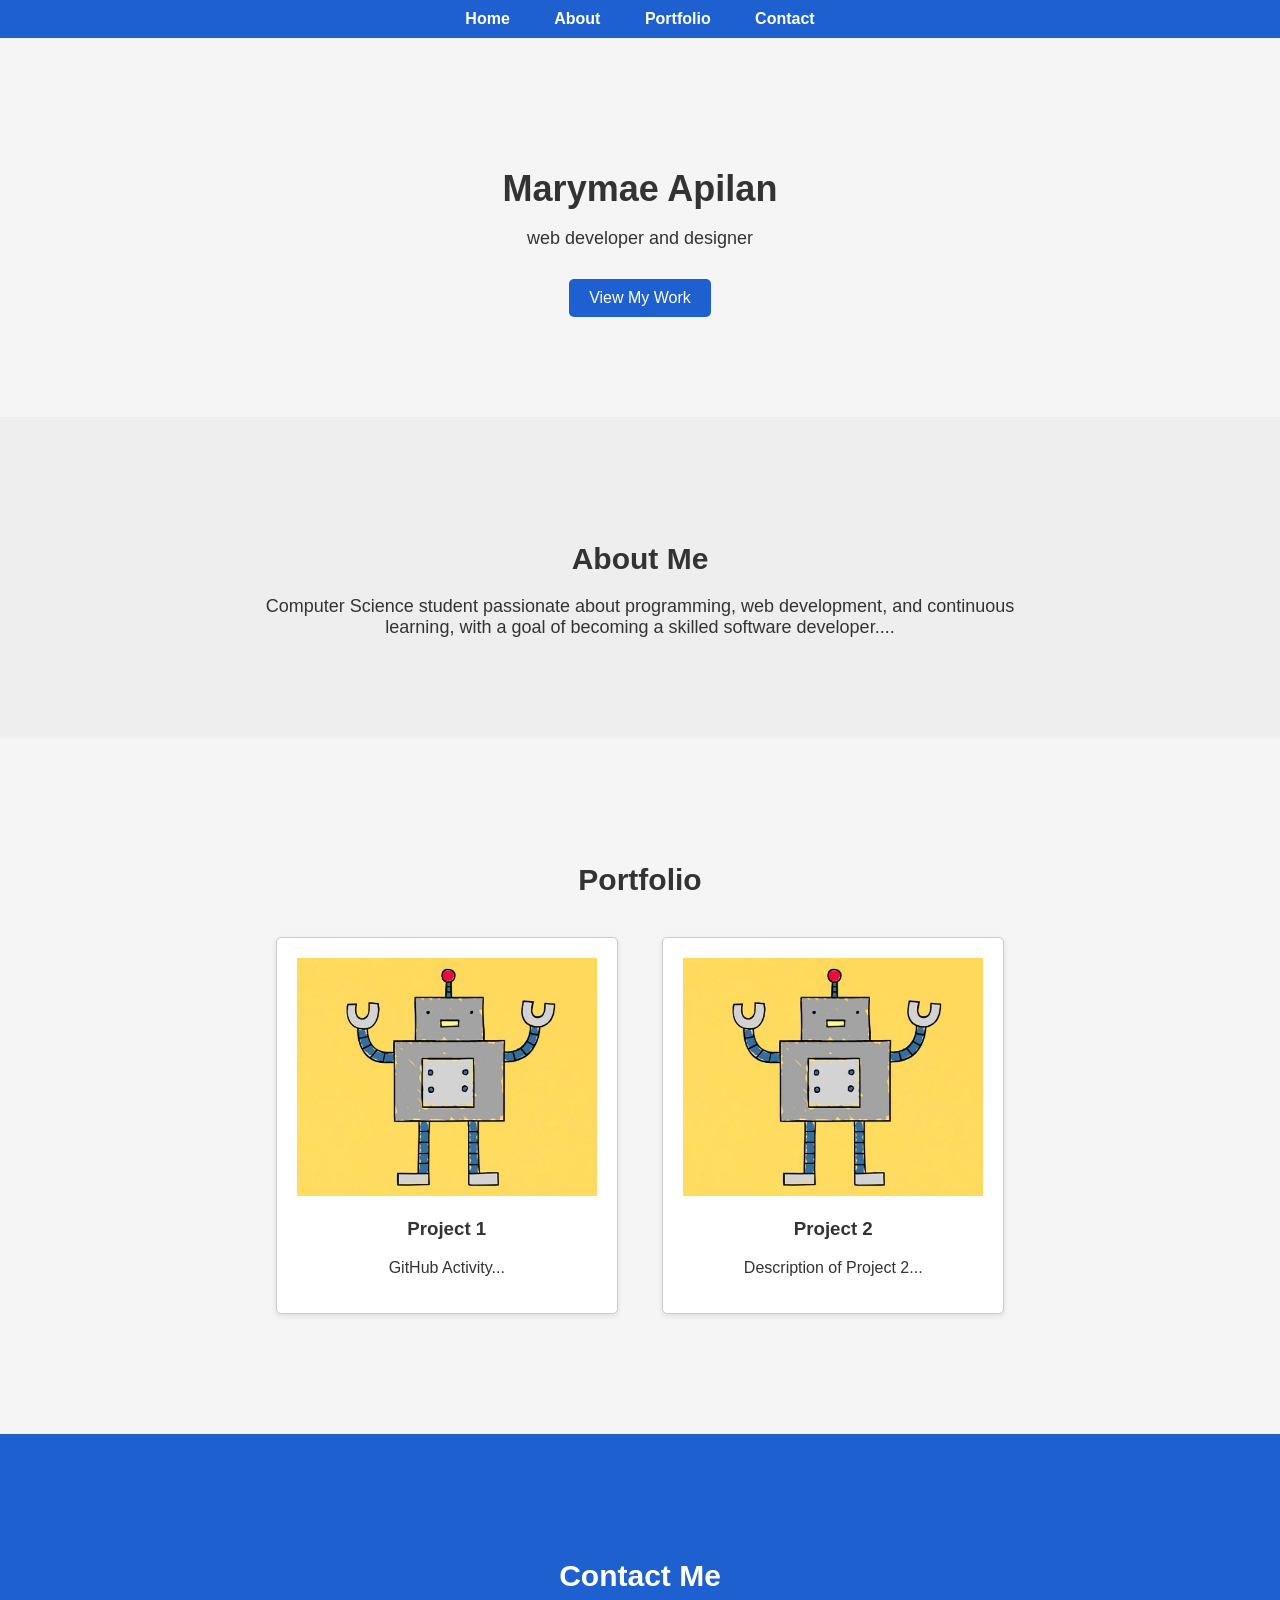
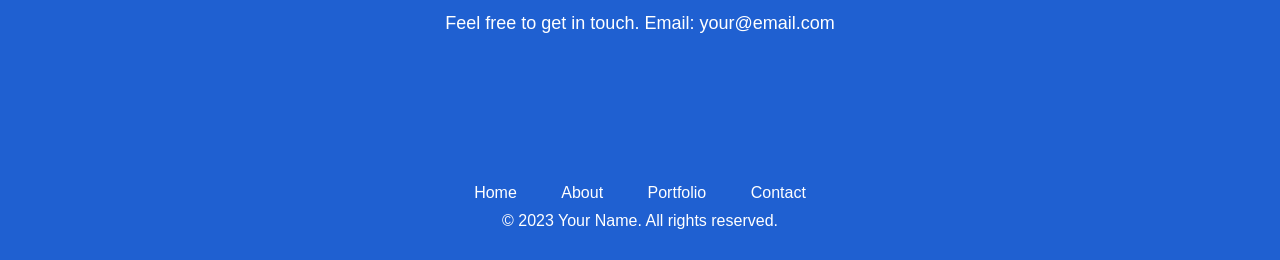
==== index.html @ ecbf9584 "modify project description" ====
<!DOCTYPE html>
<html lang="en">
<head>
    <meta charset="UTF-8">
    <meta name="viewport" content="width=device-width, initial-scale=1.0">
    <link rel="stylesheet" href="css/styles.css">
    <title>Your Portfolio</title>
</head>
<body>
    <header>
        <nav>
            <ul>
                <li><a href="#home">Home</a></li>
                <li><a href="#about">About</a></li>
                <li><a href="#portfolio">Portfolio</a></li>
                <li><a href="#contact">Contact</a></li>
            </ul>
        </nav>
    </header>

    <section id="home" class="hero">
        <h1>Marymae Apilan</h1>
        <p>web developer and designer</p>
        <a href="#portfolio" class="cta-button">View My Work</a>
    </section>

    <section id="about" class="about">
        <h2>About Me</h2>
        <p>Computer Science student passionate about programming, web development, and continuous learning, with a goal of becoming a skilled software developer....</p>
    </section>

    <section id="portfolio" class="portfolio">
        <h2>Portfolio</h2>
        <div class="portfolio-item">
            <img src="img/img1.jpg" alt="Project 1">
            <h3>Project 1</h3>
            <p>GitHub Activity...</p>
        </div>
        <div class="portfolio-item">
            <img src="img/img1.jpg" alt="Project 2">
            <h3>Project 2</h3>
            <p>Description of Project 2...</p>
        </div>
        <!-- Add more portfolio items as needed -->
    </section>

    <section id="contact" class="contact">
        <h2>Contact Me</h2>
        <p>Feel free to get in touch. Email: your@email.com</p>
    </section>

    <footer>
        <ul>
            <li><a href="#home">Home</a></li>
            <li><a href="#about">About</a></li>
            <li><a href="#portfolio">Portfolio</a></li>
            <li><a href="#contact">Contact</a></li>
        </ul>
        <p>&copy; 2023 Your Name. All rights reserved.</p>
    </footer>
</body>
</html>
---- css/styles.css ----
body {
    font-family: Arial, sans-serif;
    margin: 0;
    padding: 0;
    background-color: #f5f5f5;
    color: #333;
}

header {
    background-color: #1f60d1;
    color: white;
    padding: 10px 0;
}

nav ul {
    list-style: none;
    margin: 0;
    padding: 0;
    text-align: center;
}

nav li {
    display: inline;
    margin: 0 20px;
}

nav a {
    text-decoration: none;
    color: white;
    font-weight: bold;
    transition: color 0.3s;
}

nav a:hover {
    color: #ddd;
}

.hero {
    text-align: center;
    padding: 100px 0;
}

.hero h1 {
    font-size: 36px;
    margin-bottom: 10px;
}

.hero p {
    font-size: 18px;
    margin-bottom: 30px;
}

.cta-button {
    display: inline-block;
    padding: 10px 20px;
    background-color: #1f60d1;
    color: white;
    text-decoration: none;
    border-radius: 5px;
}

.cta-button:hover {
    background-color: #555;
}

.about {
    background-color: #eee;
    padding: 100px 0;
    text-align: center;
}

.about h2 {
    font-size: 30px;
    margin-bottom: 20px;
}

.about p {
    font-size: 18px;
    max-width: 800px;
    margin: 0 auto;
}

.portfolio {
    padding: 100px 0;
    text-align: center;
}

.portfolio h2 {
    font-size: 30px;
    margin-bottom: 20px;
}

.portfolio-item {
    display: inline-block;
    width: 300px;
    margin: 20px;
    padding: 20px;
    background-color: white;
    border: 1px solid #ccc;
    border-radius: 5px;
    box-shadow: 0 2px 5px rgba(0, 0, 0, 0.1);
}

.portfolio-item img {
    max-width: 100%;
}

.contact {
    background-color: #1f60d1;
    color: white;
    padding: 100px 0;
    text-align: center;
}

.contact h2 {
    font-size: 30px;
    margin-bottom: 20px;
}

.contact p {
    font-size: 18px;
    margin-bottom: 30px;
}

footer {
    background-color: #1f60d1;
    color: white;
    text-align: center;
    padding: 20px 0;
}

footer ul {
    list-style: none;
    margin: 0;
    padding: 0;
}

footer li {
    display: inline;
    margin: 0 20px;
}

footer a {
    text-decoration: none;
    color: white;
}

footer p {
    margin: 10px 0;
}
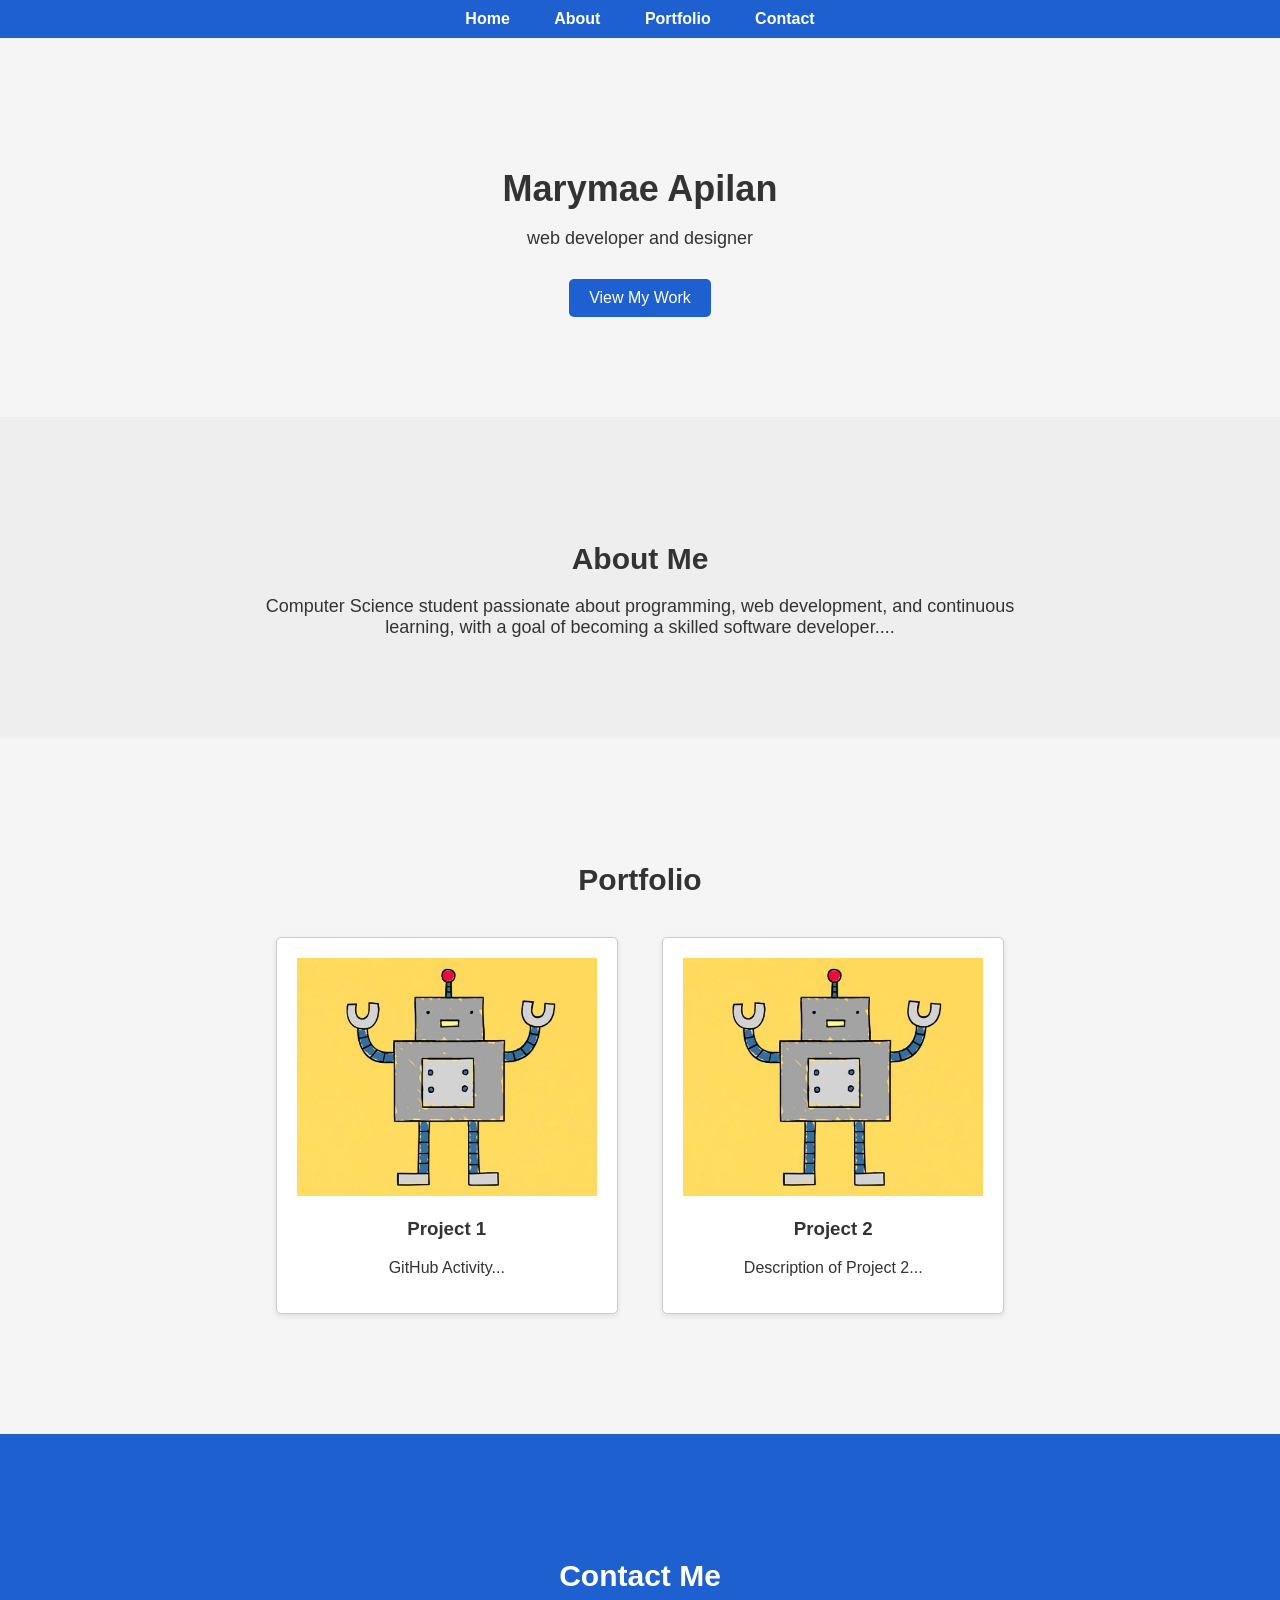
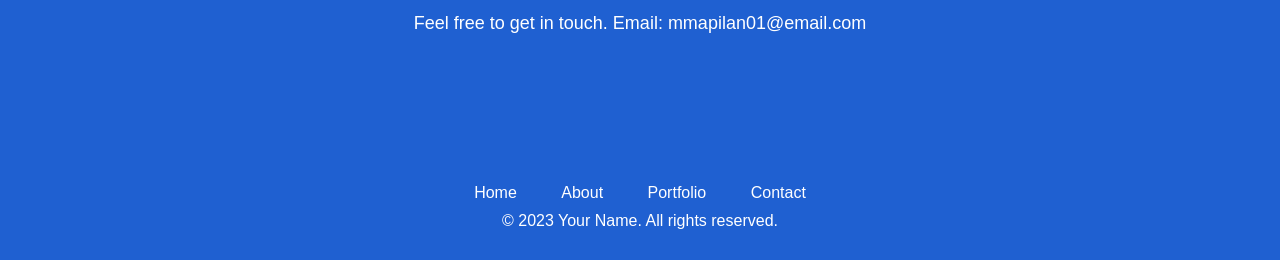
==== commit 0347312f: "modify contact me" ====
--- a/index.html
+++ b/index.html
@@ -46,7 +46,7 @@
 
     <section id="contact" class="contact">
         <h2>Contact Me</h2>
-        <p>Feel free to get in touch. Email: your@email.com</p>
+        <p>Feel free to get in touch. Email: mmapilan01@email.com</p>
     </section>
 
     <footer>
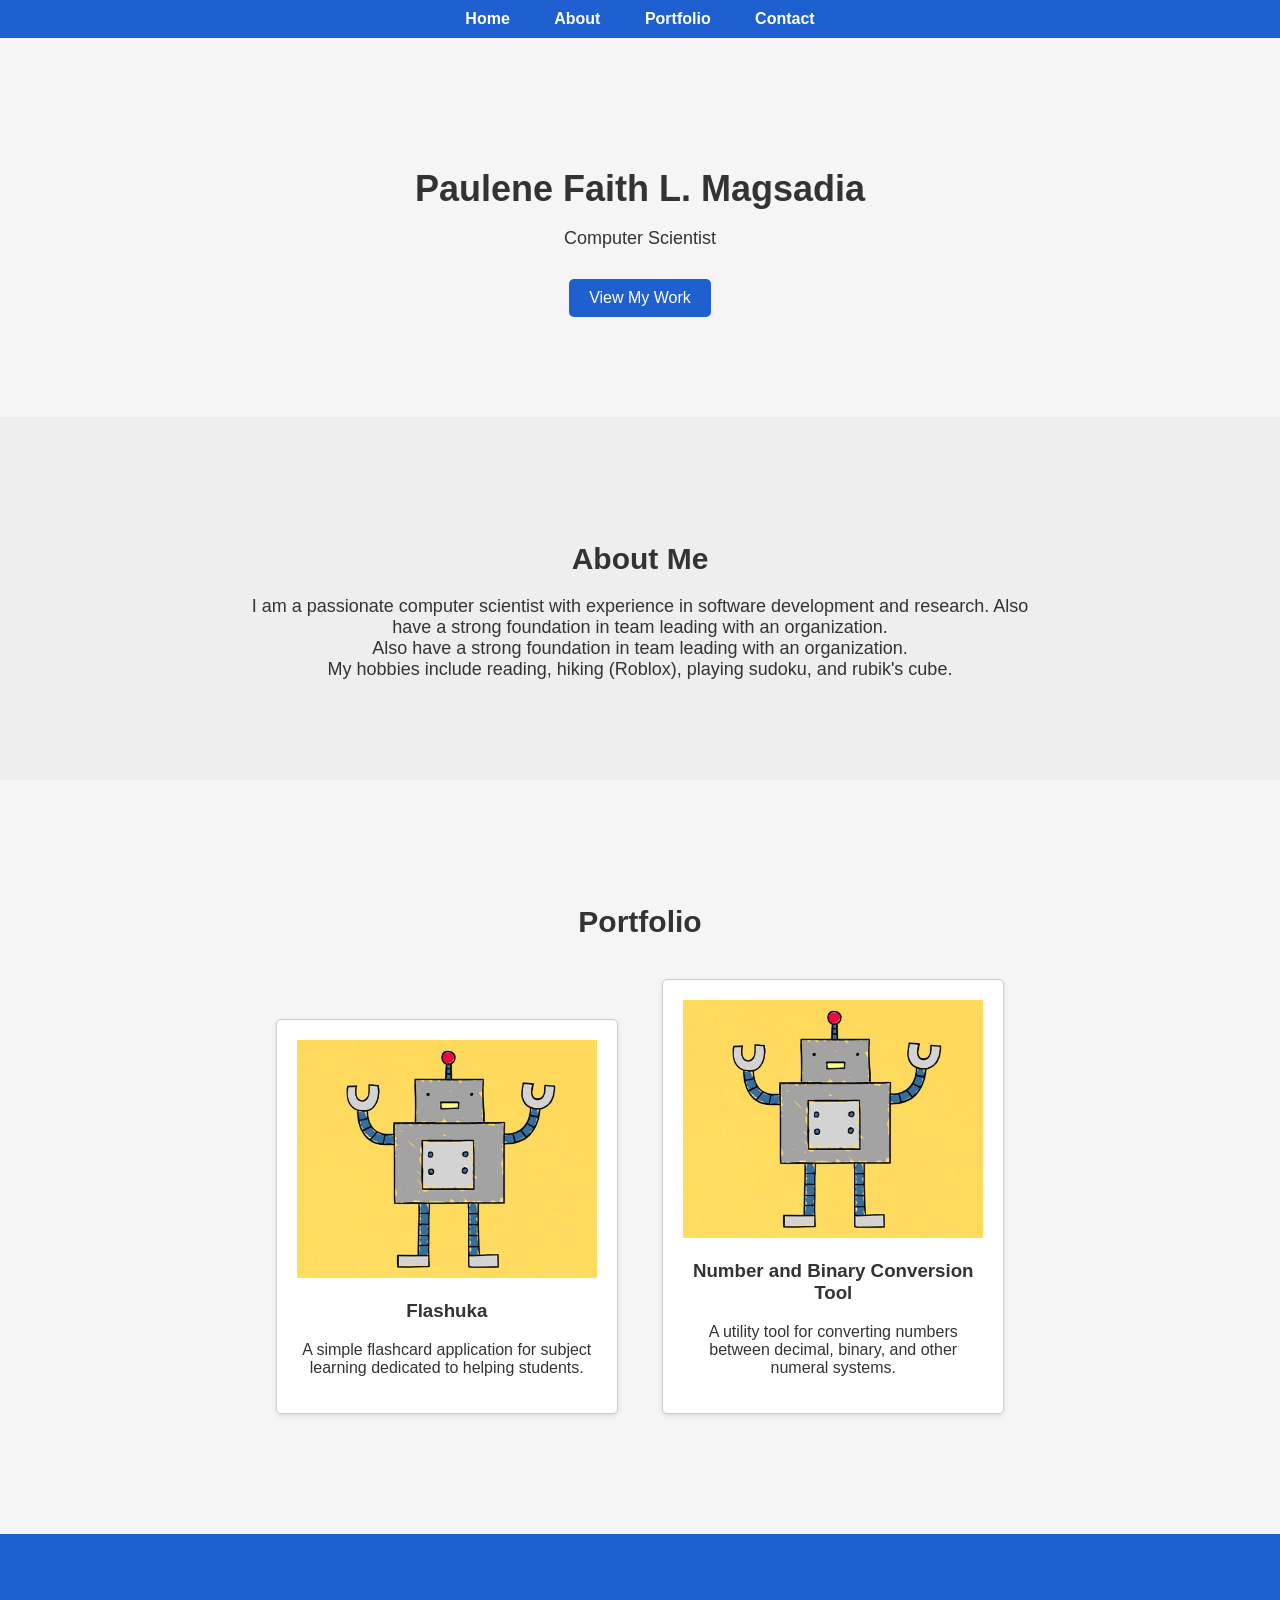
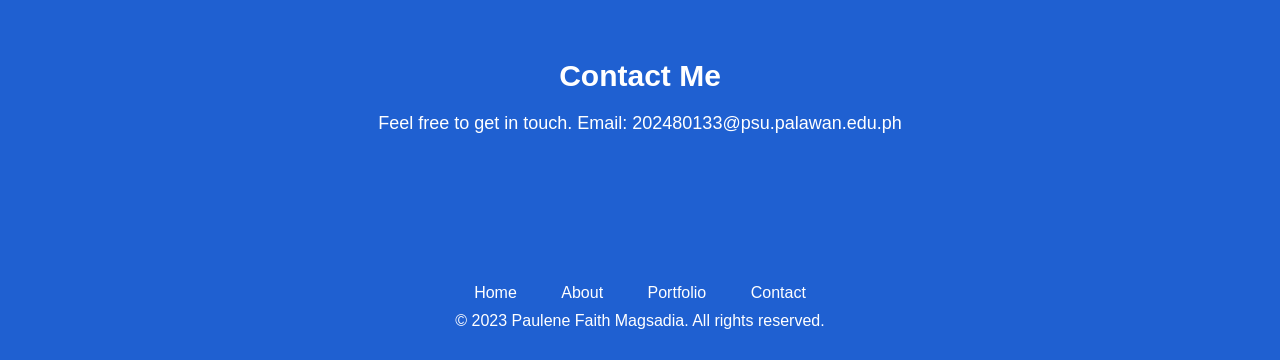
==== commit 52be89e6: "modified contents Changed the name, description, about me, added portfolio projects 1 and 2, and con" ====
--- a/index.html
+++ b/index.html
@@ -1,11 +1,13 @@
 <!DOCTYPE html>
 <html lang="en">
+
 <head>
     <meta charset="UTF-8">
     <meta name="viewport" content="width=device-width, initial-scale=1.0">
     <link rel="stylesheet" href="css/styles.css">
     <title>Your Portfolio</title>
 </head>
+
 <body>
     <header>
         <nav>
@@ -19,34 +21,37 @@
     </header>
 
     <section id="home" class="hero">
-        <h1>Marymae Apilan</h1>
-        <p>web developer and designer</p>
+        <h1>Paulene Faith L. Magsadia</h1>
+        <p>Computer Scientist</p>
         <a href="#portfolio" class="cta-button">View My Work</a>
     </section>
 
     <section id="about" class="about">
         <h2>About Me</h2>
-        <p>Computer Science student passionate about programming, web development, and continuous learning, with a goal of becoming a skilled software developer....</p>
+        <p>I am a passionate computer scientist with experience in software development and research. Also have a strong
+            foundation in team leading with an organization.</p>
+        <p>Also have a strong foundation in team leading with an organization.</p>
+        <p>My hobbies include reading, hiking (Roblox), playing sudoku, and rubik's cube.</p>
     </section>
 
     <section id="portfolio" class="portfolio">
         <h2>Portfolio</h2>
         <div class="portfolio-item">
             <img src="img/img1.jpg" alt="Project 1">
-            <h3>Project 1</h3>
-            <p>GitHub Activity...</p>
+            <h3>Flashuka</h3>
+            <p>A simple flashcard application for subject learning dedicated to helping students.</p>
         </div>
         <div class="portfolio-item">
             <img src="img/img1.jpg" alt="Project 2">
-            <h3>Project 2</h3>
-            <p>Description of Project 2...</p>
+            <h3>Number and Binary Conversion Tool</h3>
+            <p>A utility tool for converting numbers between decimal, binary, and other numeral systems.</p>
         </div>
         <!-- Add more portfolio items as needed -->
     </section>
 
     <section id="contact" class="contact">
         <h2>Contact Me</h2>
-        <p>Feel free to get in touch. Email: mmapilan01@email.com</p>
+        <p>Feel free to get in touch. Email: 202480133@psu.palawan.edu.ph</p>
     </section>
 
     <footer>
@@ -56,7 +61,8 @@
             <li><a href="#portfolio">Portfolio</a></li>
             <li><a href="#contact">Contact</a></li>
         </ul>
-        <p>&copy; 2023 Your Name. All rights reserved.</p>
+        <p>&copy; 2023 Paulene Faith Magsadia. All rights reserved.</p>
     </footer>
 </body>
-</html>
+
+</html>
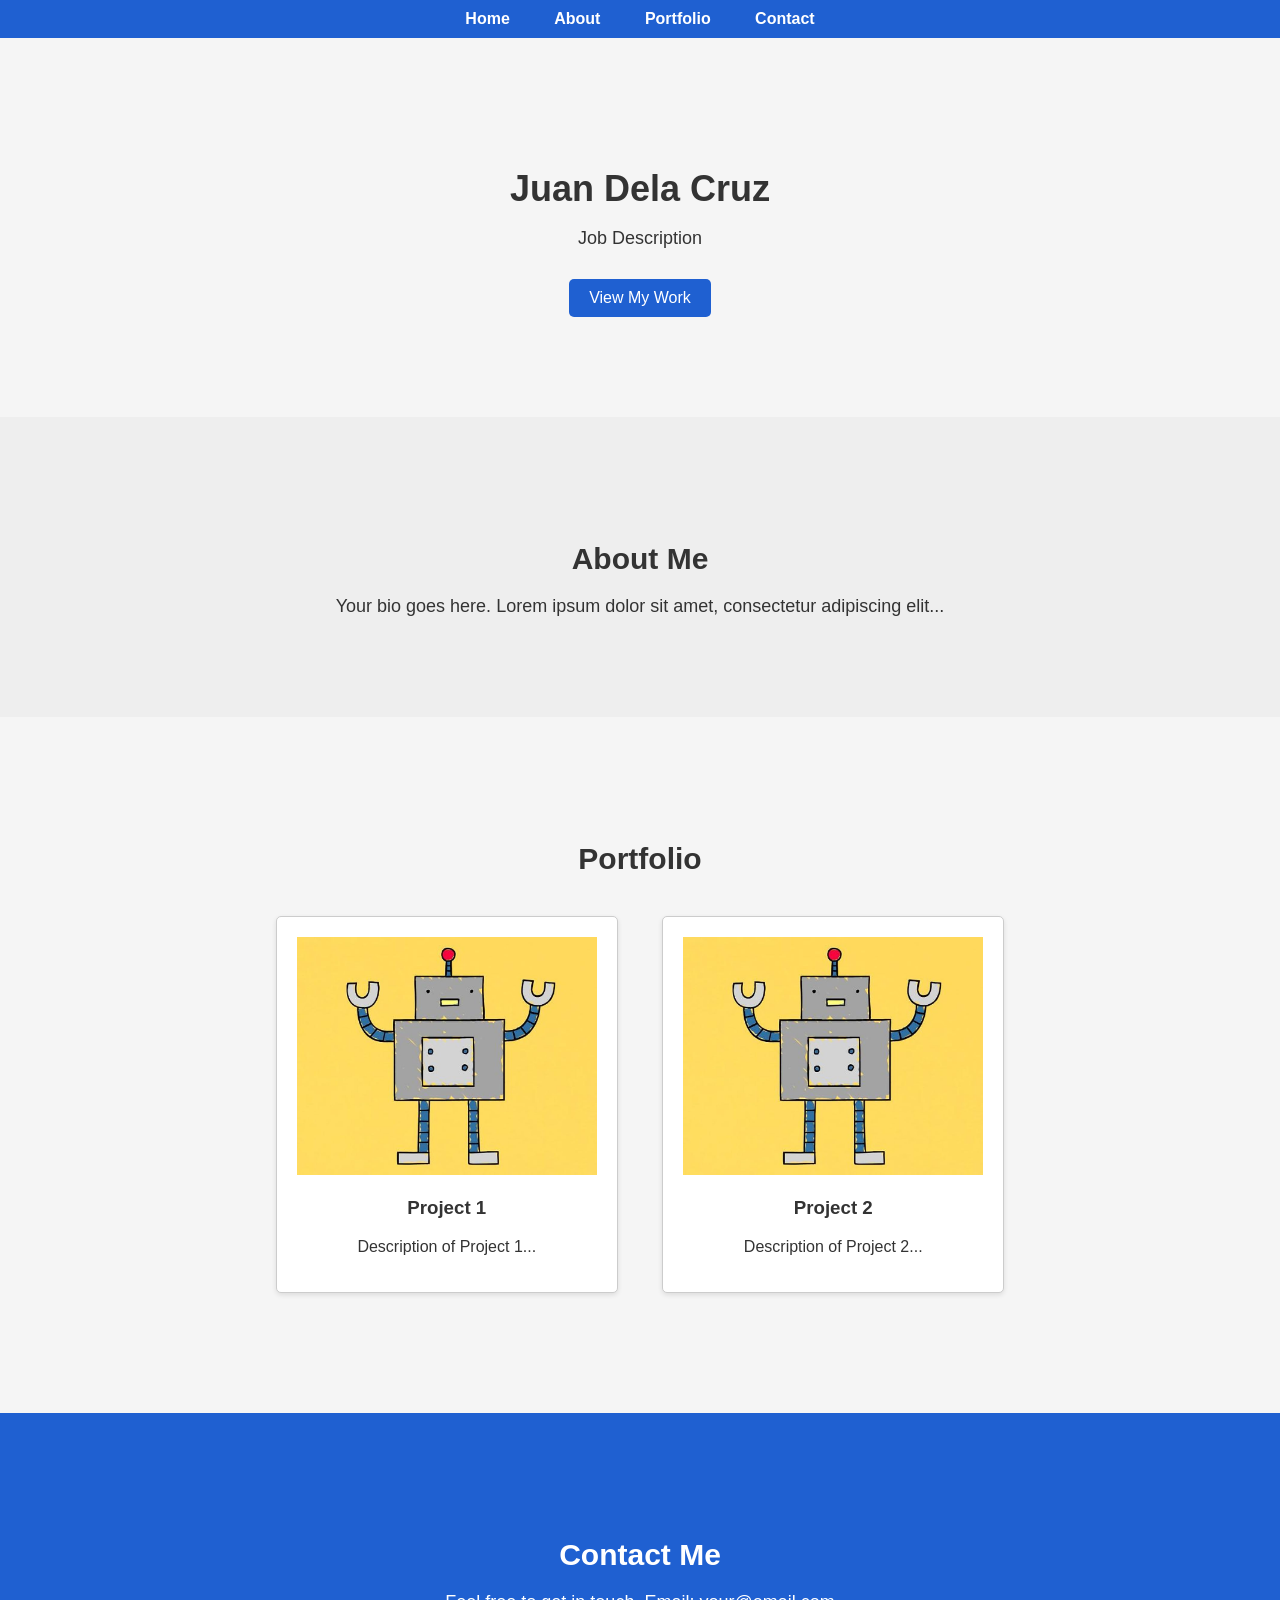
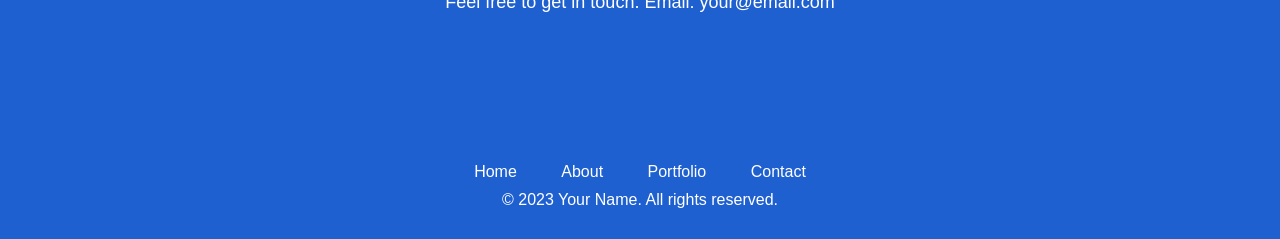
==== commit 2cc2f680: "modified changes Updated personal information and project descriptions in the portfolio." ====
--- a/index.html
+++ b/index.html
@@ -1,13 +1,11 @@
 <!DOCTYPE html>
 <html lang="en">
-
 <head>
     <meta charset="UTF-8">
     <meta name="viewport" content="width=device-width, initial-scale=1.0">
     <link rel="stylesheet" href="css/styles.css">
     <title>Your Portfolio</title>
 </head>
-
 <body>
     <header>
         <nav>
@@ -21,37 +19,34 @@
     </header>
 
     <section id="home" class="hero">
-        <h1>Paulene Faith L. Magsadia</h1>
-        <p>Computer Scientist</p>
+        <h1>Juan Dela Cruz</h1>
+        <p>Job Description</p>
         <a href="#portfolio" class="cta-button">View My Work</a>
     </section>
 
     <section id="about" class="about">
         <h2>About Me</h2>
-        <p>I am a passionate computer scientist with experience in software development and research. Also have a strong
-            foundation in team leading with an organization.</p>
-        <p>Also have a strong foundation in team leading with an organization.</p>
-        <p>My hobbies include reading, hiking (Roblox), playing sudoku, and rubik's cube.</p>
+        <p>Your bio goes here. Lorem ipsum dolor sit amet, consectetur adipiscing elit...</p>
     </section>
 
     <section id="portfolio" class="portfolio">
         <h2>Portfolio</h2>
         <div class="portfolio-item">
             <img src="img/img1.jpg" alt="Project 1">
-            <h3>Flashuka</h3>
-            <p>A simple flashcard application for subject learning dedicated to helping students.</p>
+            <h3>Project 1</h3>
+            <p>Description of Project 1...</p>
         </div>
         <div class="portfolio-item">
             <img src="img/img1.jpg" alt="Project 2">
-            <h3>Number and Binary Conversion Tool</h3>
-            <p>A utility tool for converting numbers between decimal, binary, and other numeral systems.</p>
+            <h3>Project 2</h3>
+            <p>Description of Project 2...</p>
         </div>
         <!-- Add more portfolio items as needed -->
     </section>
 
     <section id="contact" class="contact">
         <h2>Contact Me</h2>
-        <p>Feel free to get in touch. Email: 202480133@psu.palawan.edu.ph</p>
+        <p>Feel free to get in touch. Email: your@email.com</p>
     </section>
 
     <footer>
@@ -61,8 +56,7 @@
             <li><a href="#portfolio">Portfolio</a></li>
             <li><a href="#contact">Contact</a></li>
         </ul>
-        <p>&copy; 2023 Paulene Faith Magsadia. All rights reserved.</p>
+        <p>&copy; 2023 Your Name. All rights reserved.</p>
     </footer>
 </body>
-
-</html>+</html>
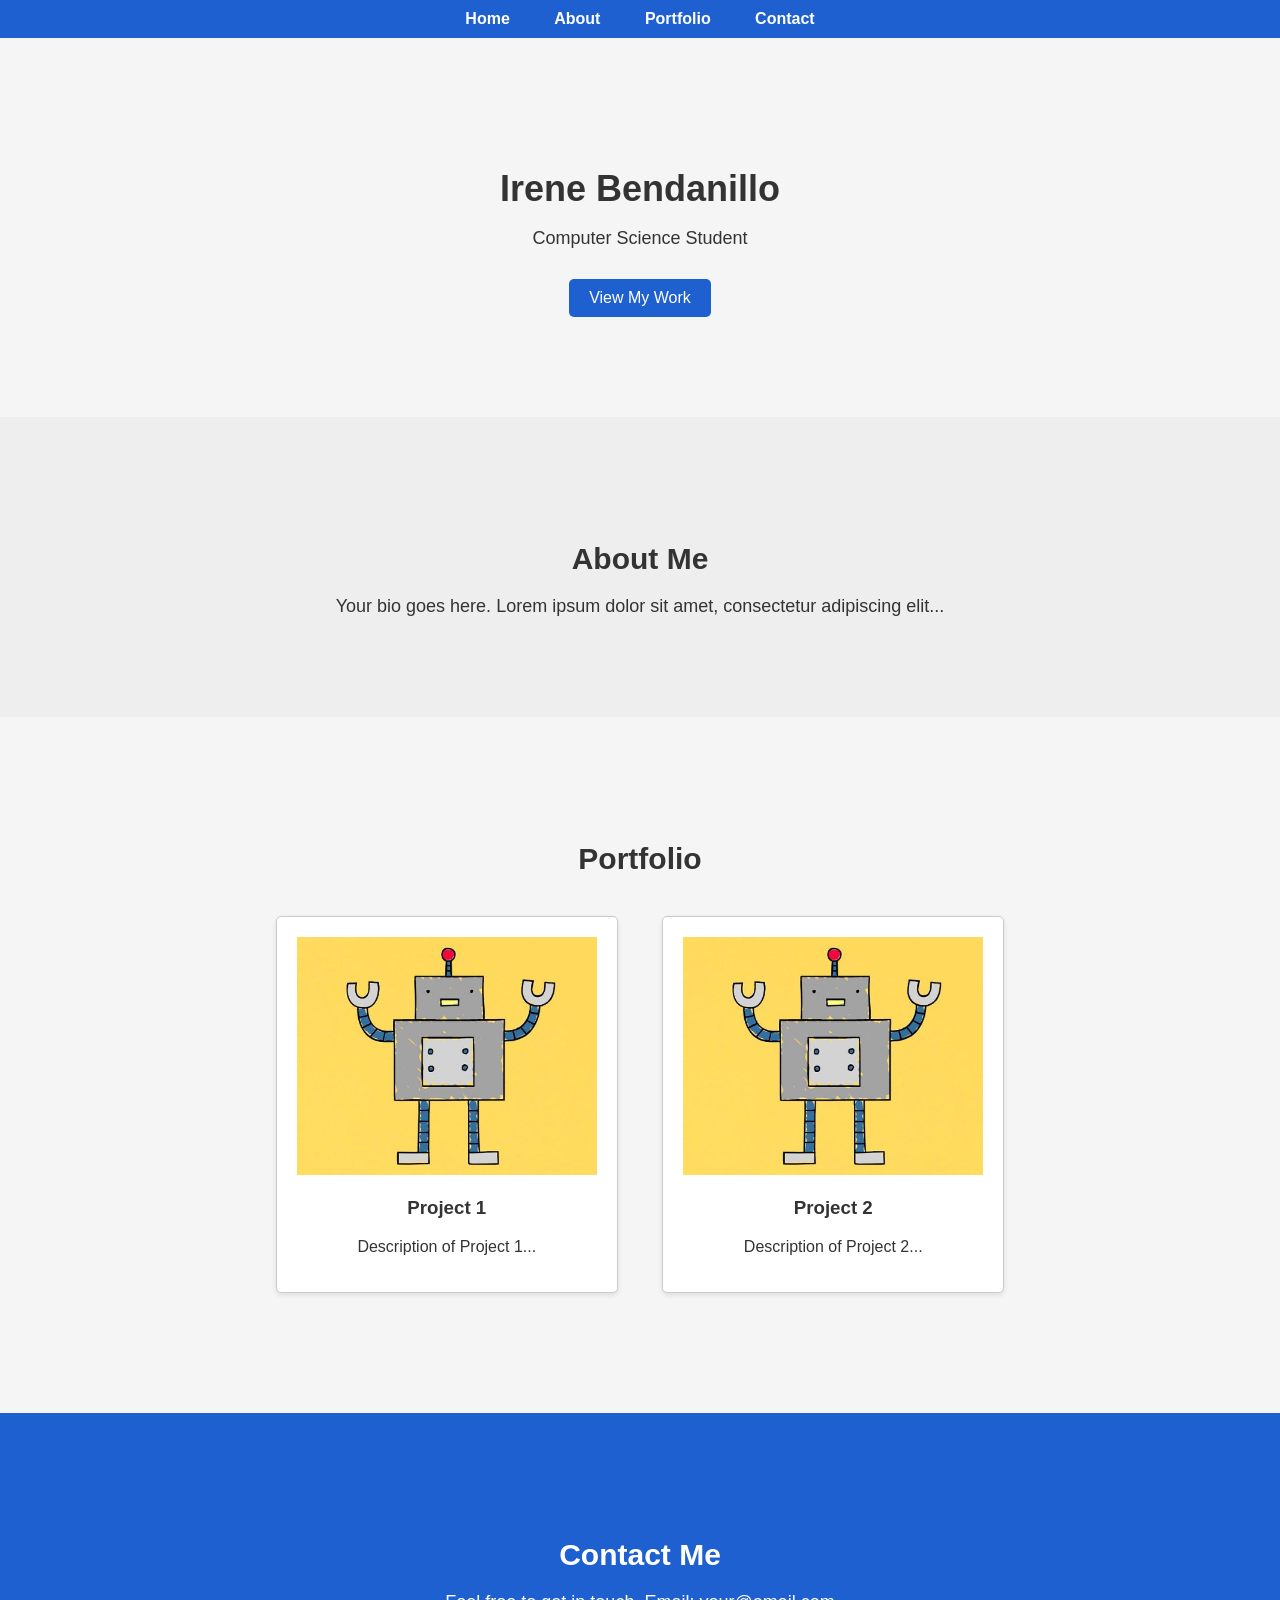
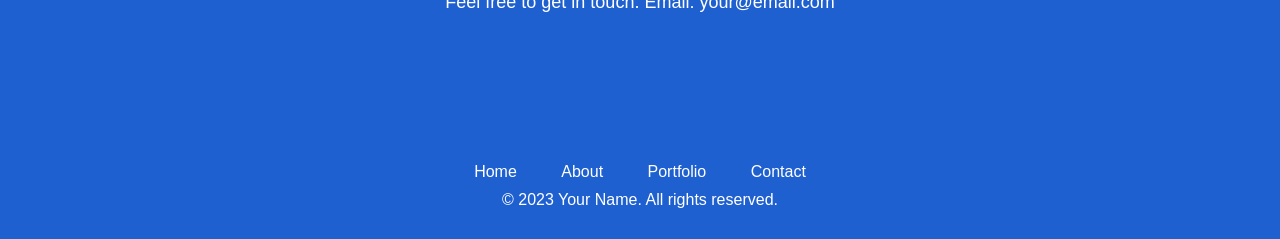
==== commit 654ccf45: "modify name" ====
--- a/index.html
+++ b/index.html
@@ -19,8 +19,8 @@
     </header>
 
     <section id="home" class="hero">
-        <h1>Juan Dela Cruz</h1>
-        <p>Job Description</p>
+        <h1>Irene Bendanillo</h1>
+        <p>Computer Science Student</p>
         <a href="#portfolio" class="cta-button">View My Work</a>
     </section>
 
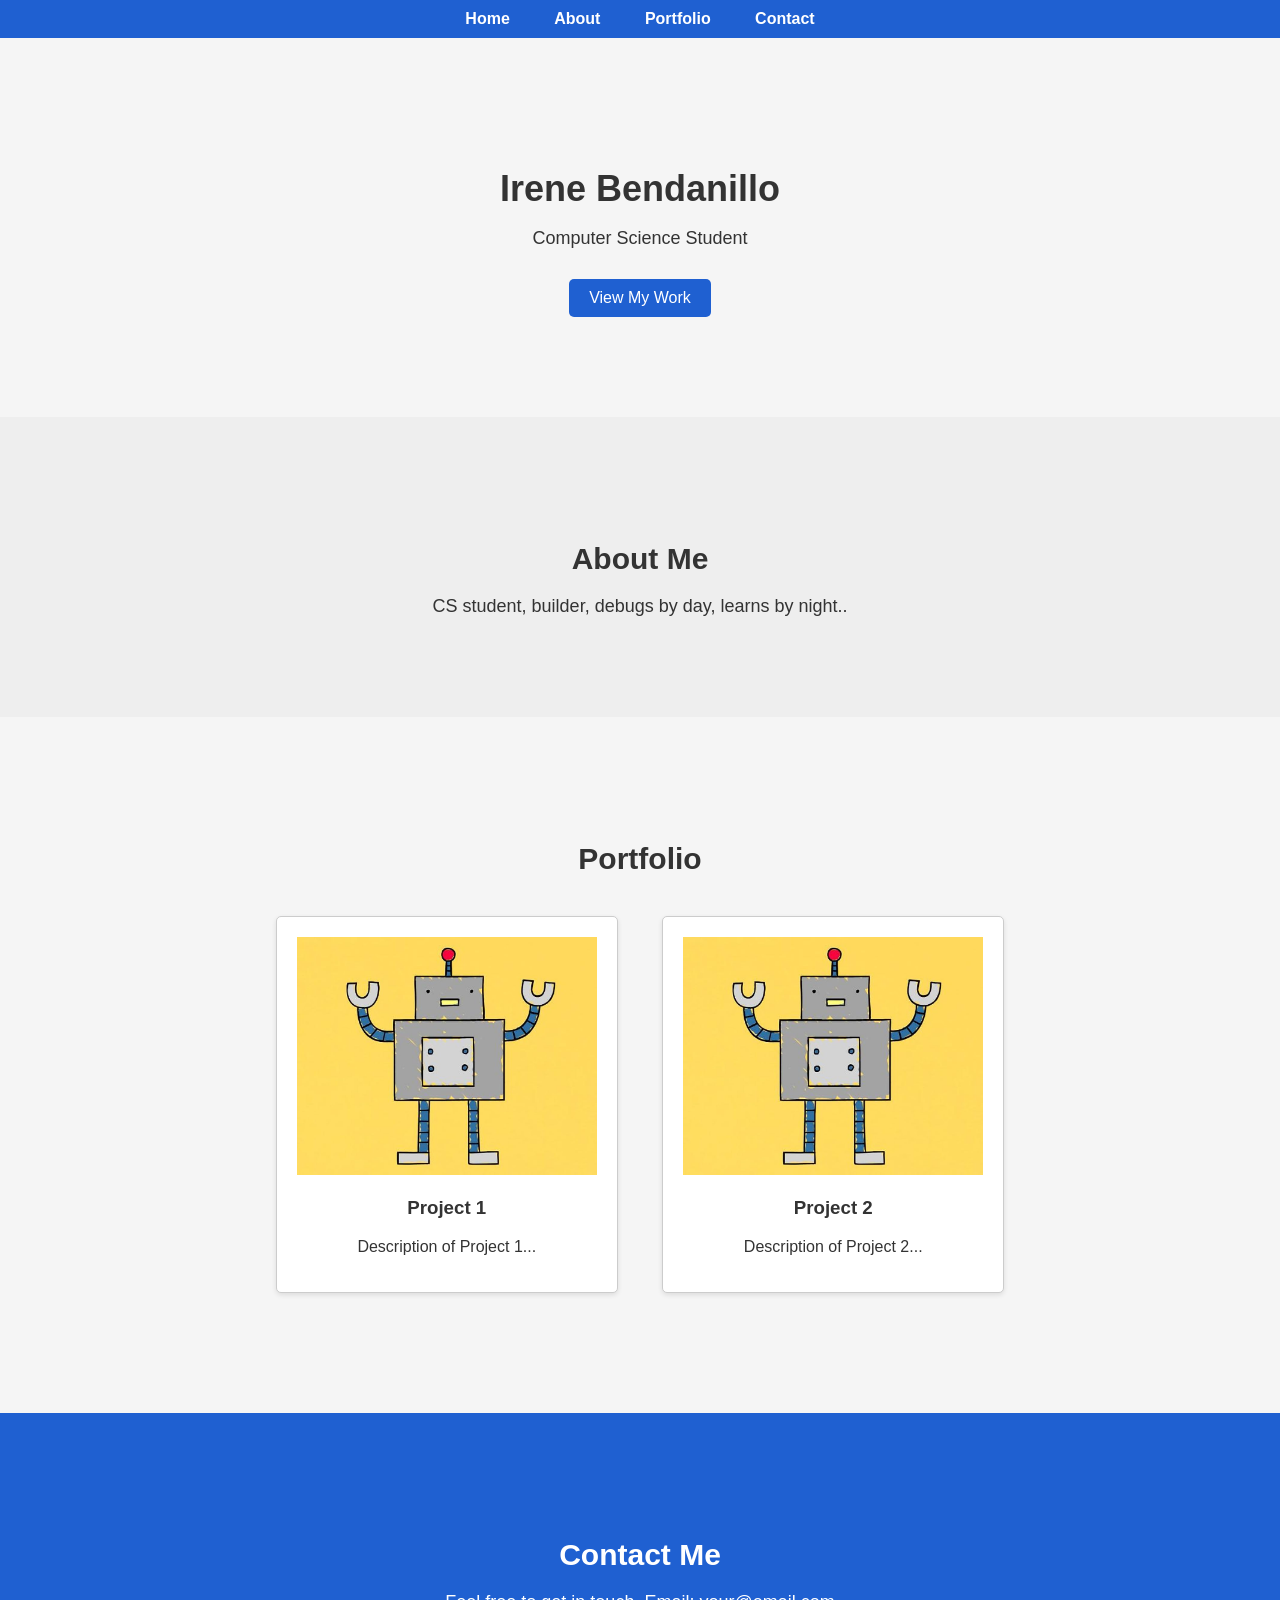
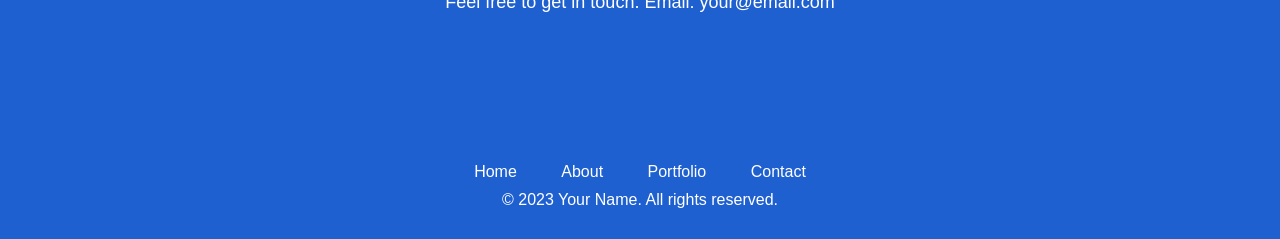
==== commit 1b6b11c6: "modify About me" ====
--- a/index.html
+++ b/index.html
@@ -26,7 +26,7 @@
 
     <section id="about" class="about">
         <h2>About Me</h2>
-        <p>Your bio goes here. Lorem ipsum dolor sit amet, consectetur adipiscing elit...</p>
+        <p>CS student, builder, debugs by day, learns by night..</p>
     </section>
 
     <section id="portfolio" class="portfolio">
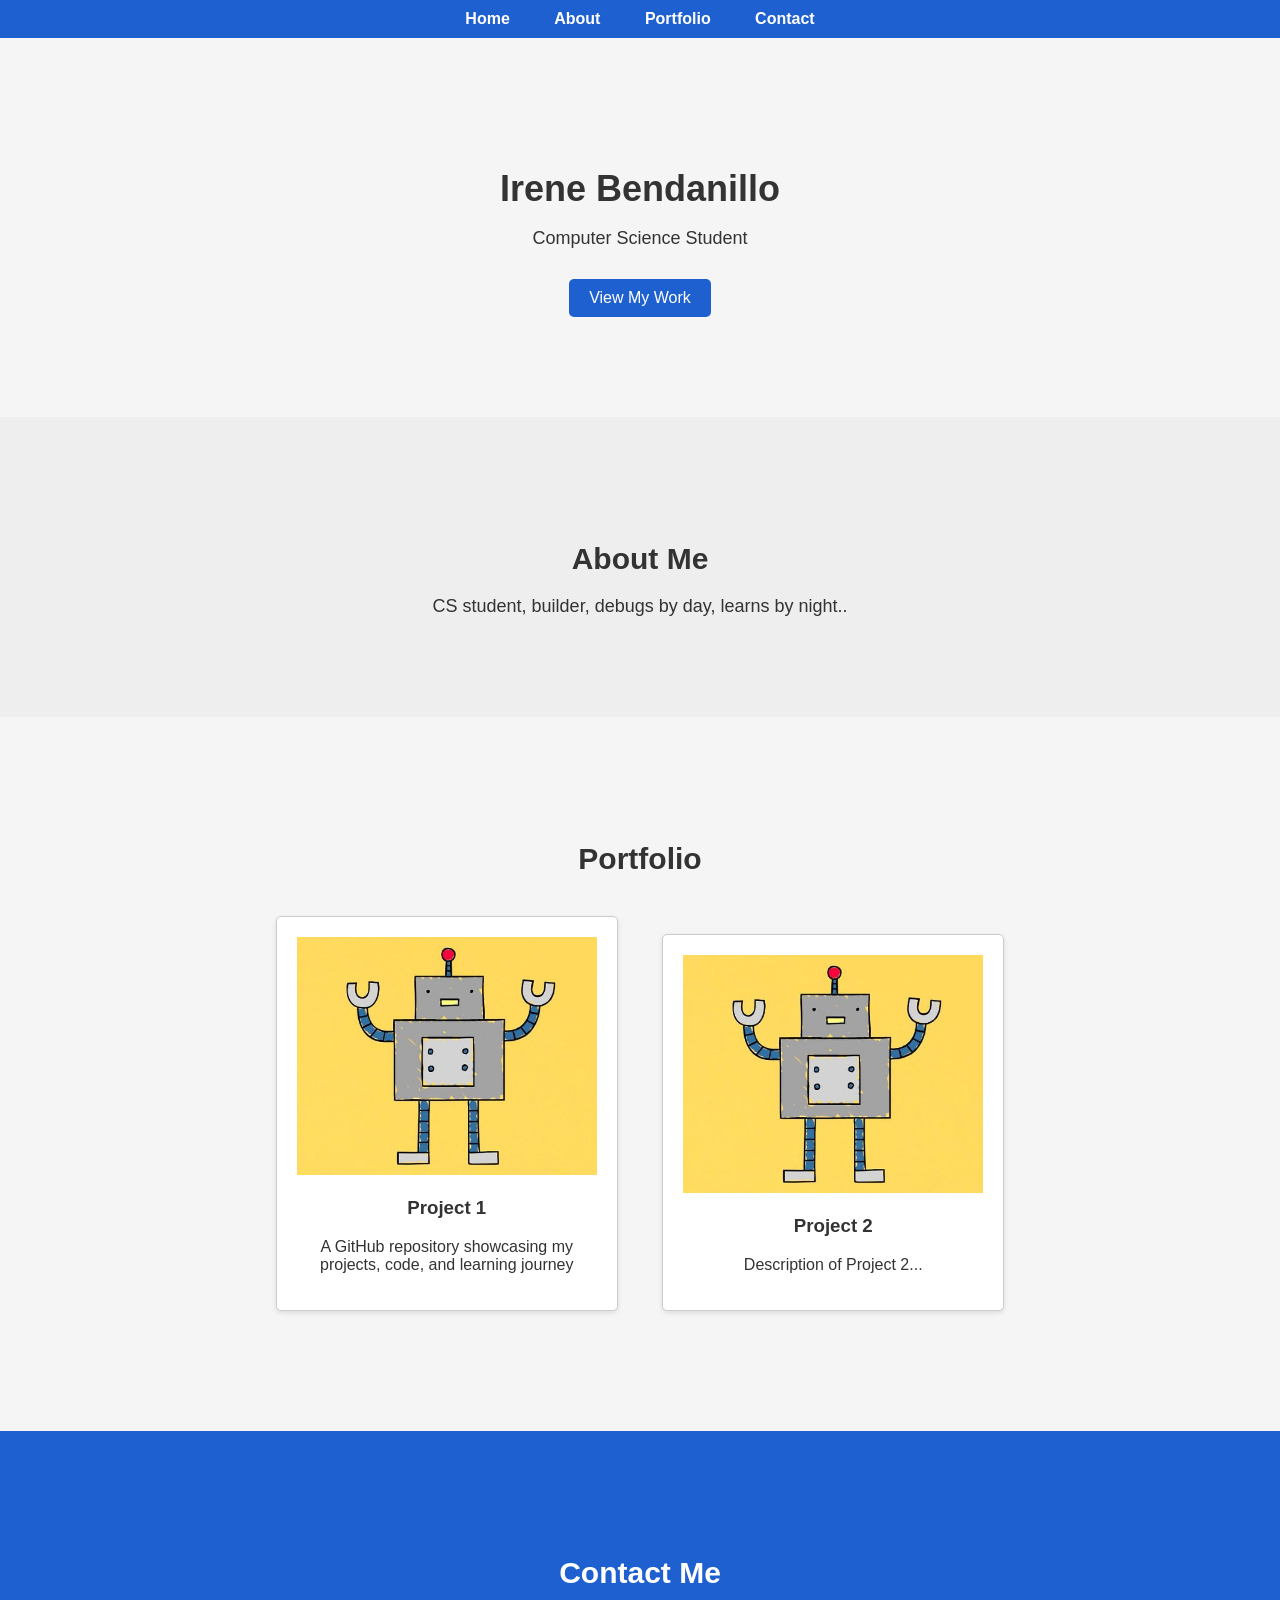
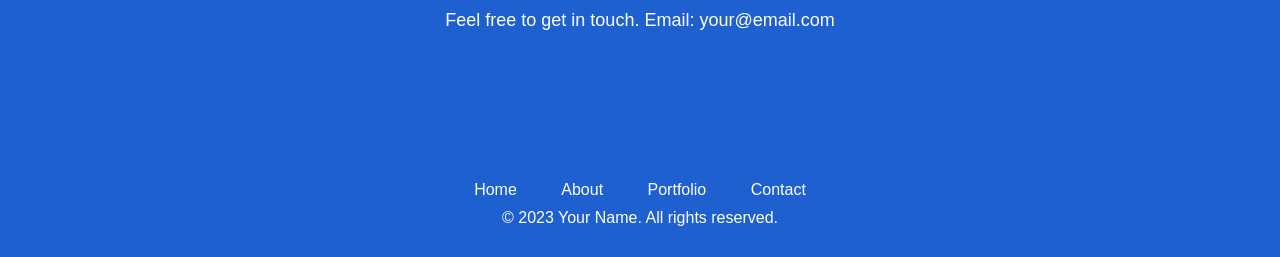
==== commit 7f79ed74: "modify project description" ====
--- a/index.html
+++ b/index.html
@@ -34,7 +34,7 @@
         <div class="portfolio-item">
             <img src="img/img1.jpg" alt="Project 1">
             <h3>Project 1</h3>
-            <p>Description of Project 1...</p>
+            <p>A GitHub repository showcasing my projects, code, and learning journey</p>
         </div>
         <div class="portfolio-item">
             <img src="img/img1.jpg" alt="Project 2">
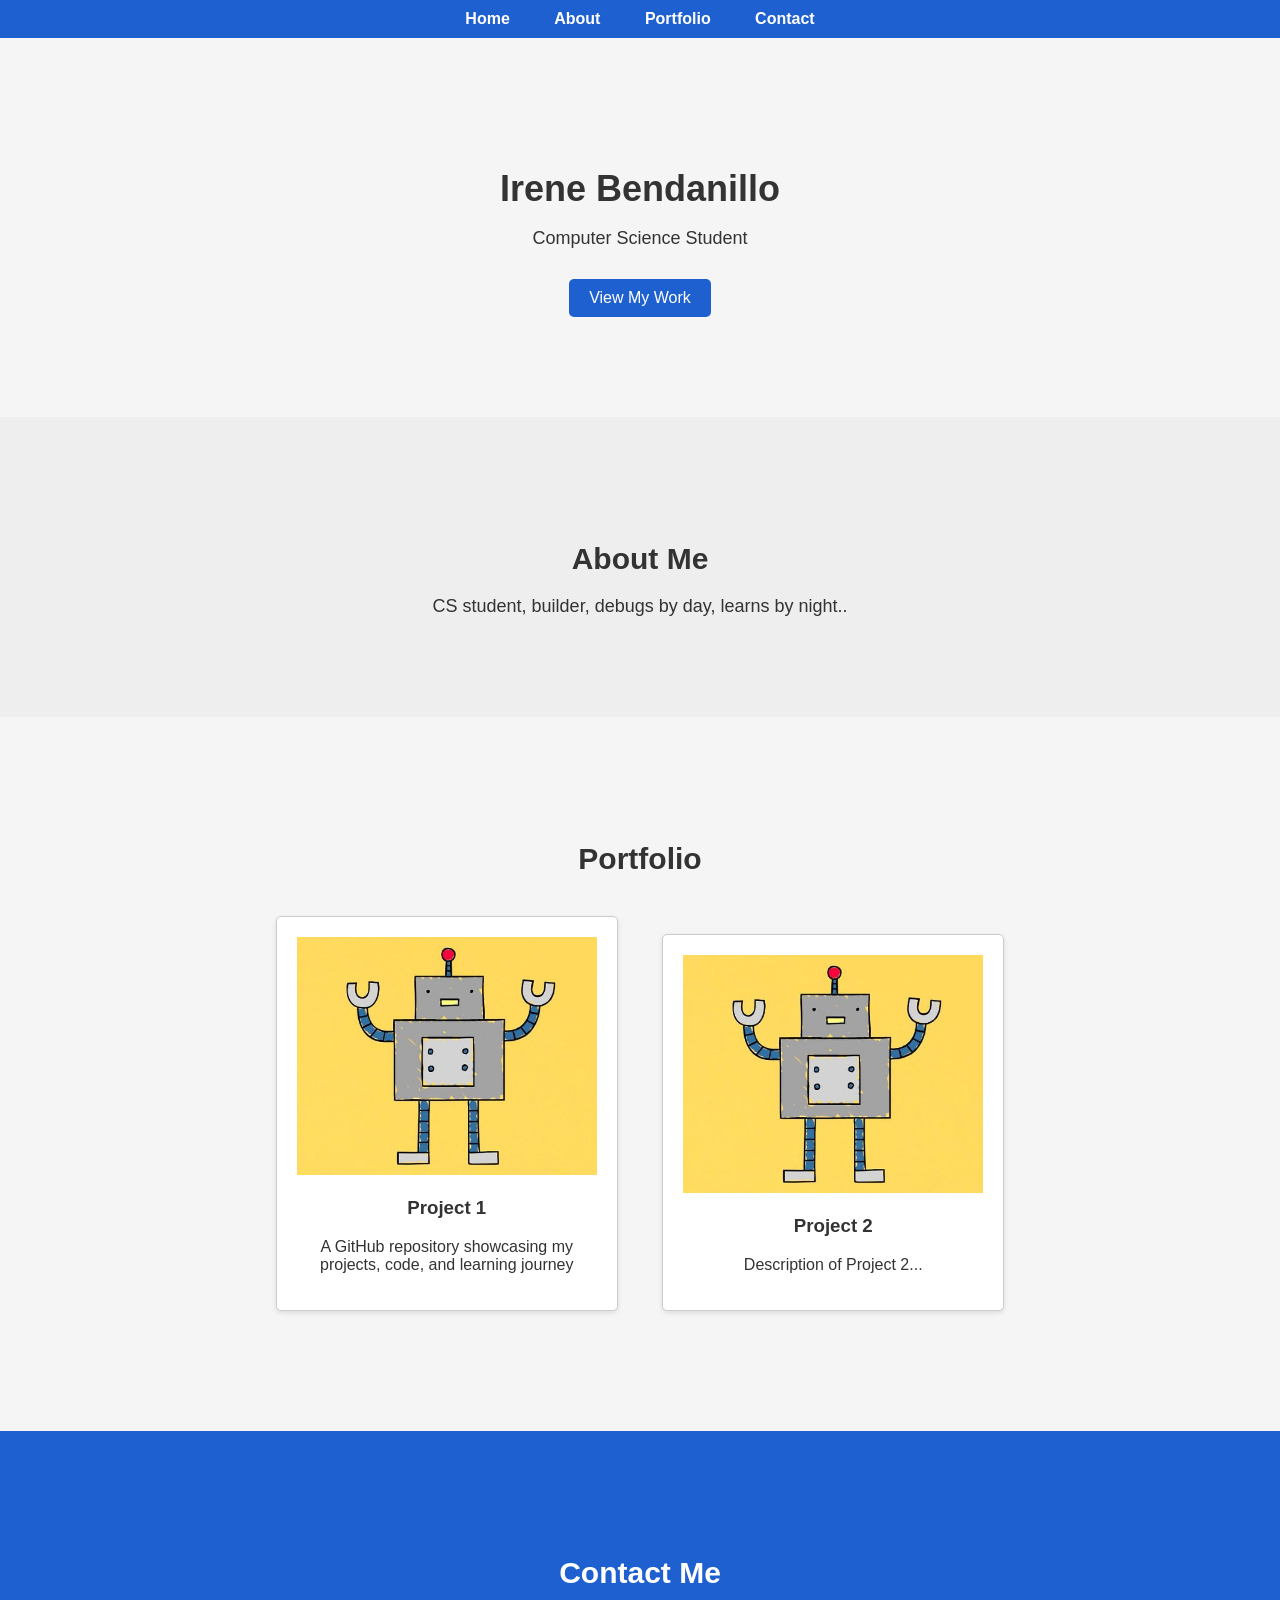
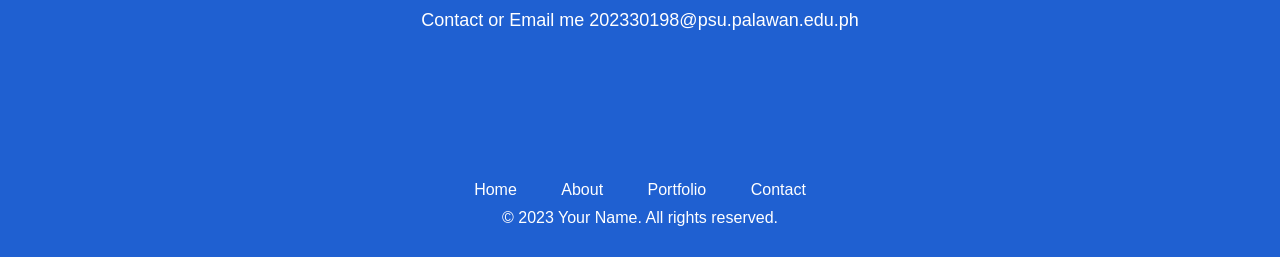
==== commit 4fefa286: "modify Contact Me" ====
--- a/index.html
+++ b/index.html
@@ -46,7 +46,7 @@
 
     <section id="contact" class="contact">
         <h2>Contact Me</h2>
-        <p>Feel free to get in touch. Email: your@email.com</p>
+        <p>Contact or Email me 202330198@psu.palawan.edu.ph</p>
     </section>
 
     <footer>
